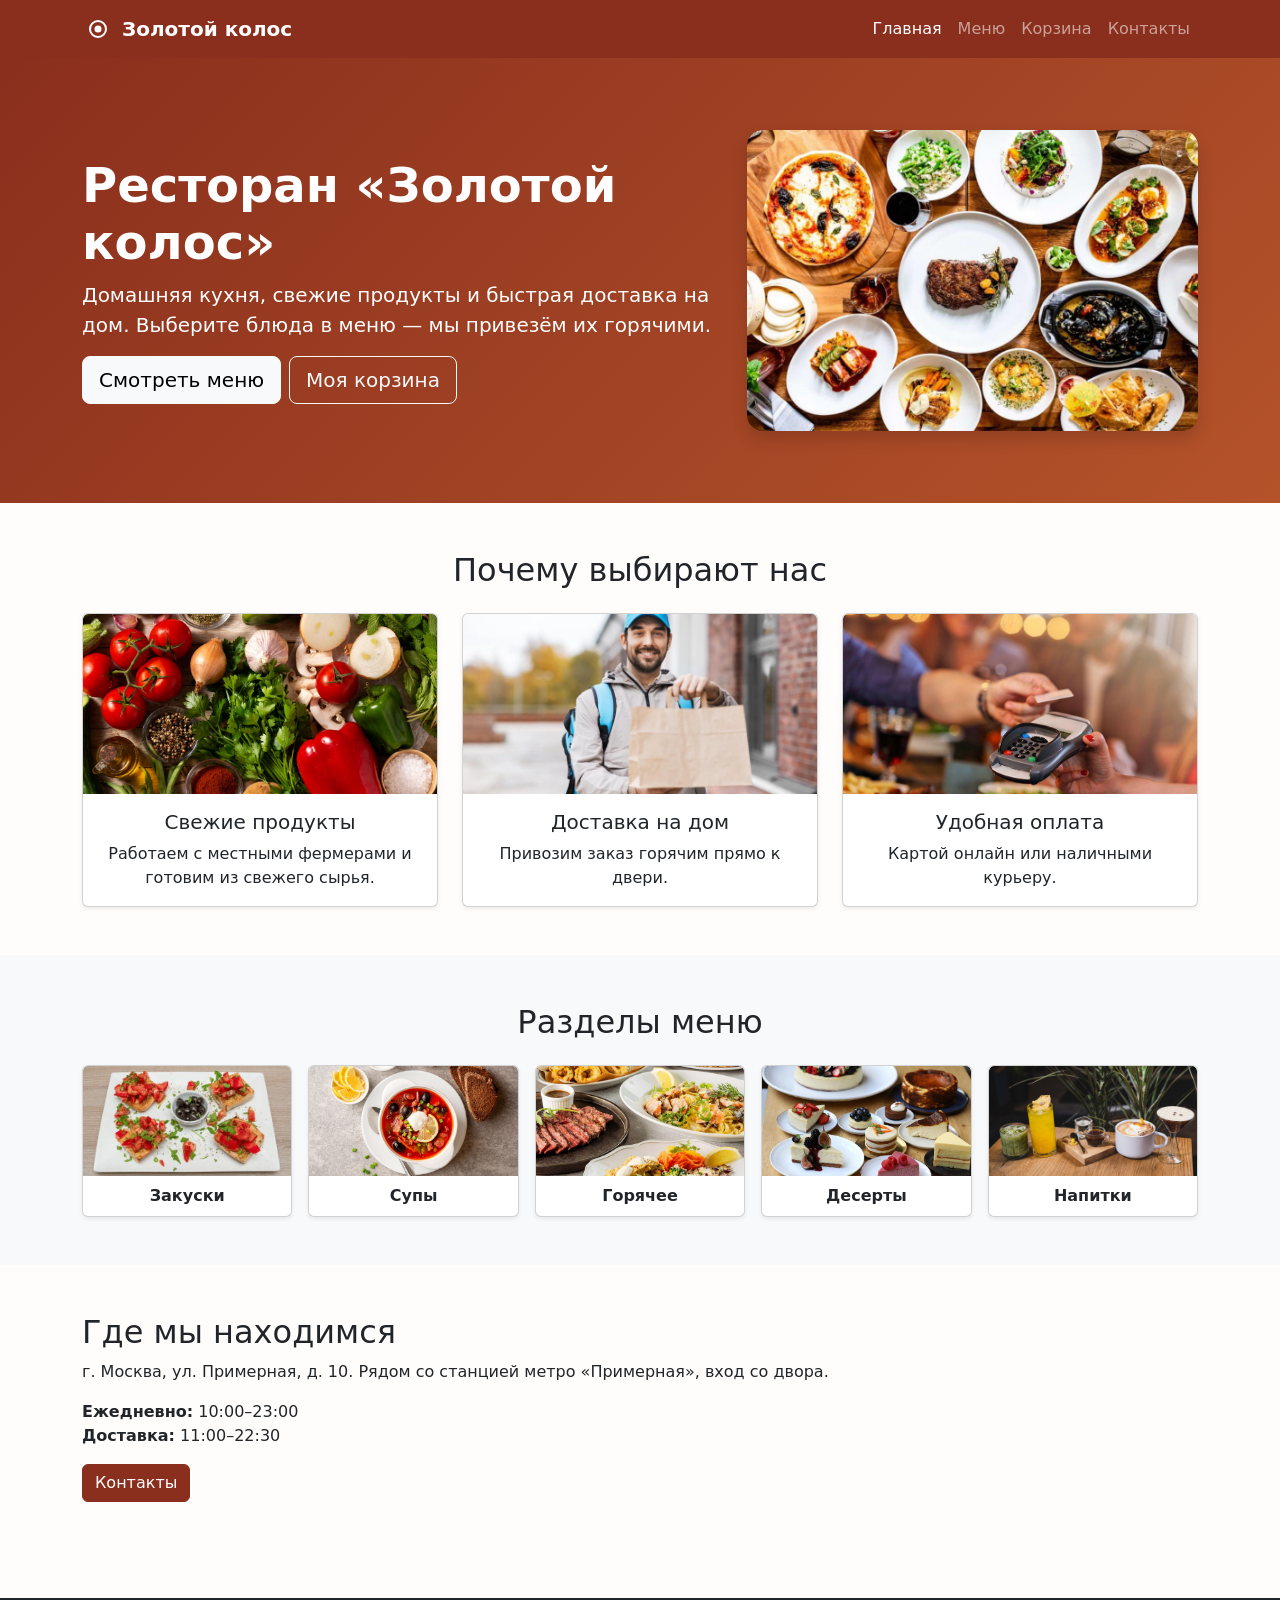
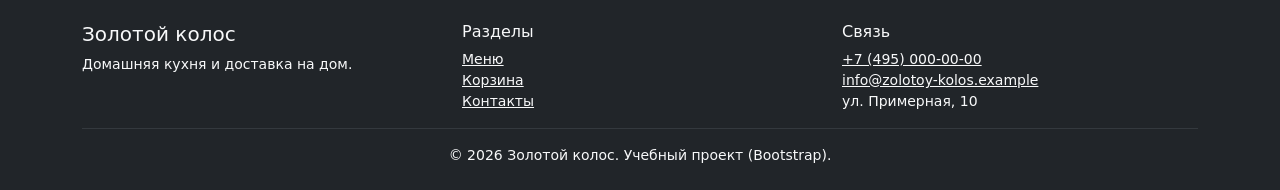
==== index.html @ 91b8bb5f "Transported to git Transported files into a git repository to utilize the github pages" ====
<!DOCTYPE html>
<html lang="ru">
<head>
  <meta charset="UTF-8">
  <meta name="viewport" content="width=device-width, initial-scale=1.0">
  <meta name="description" content="Главная — ресторан «Золотой колос»: меню и доставка на дом.">
  <title>Главная — Золотой колос</title>
  <link rel="icon" href="images/favicon.svg" type="image/svg+xml">
  <link href="https://cdn.jsdelivr.net/npm/bootstrap@5.3.3/dist/css/bootstrap.min.css" rel="stylesheet">
  <link rel="stylesheet" href="css/custom.css">
</head>
<body class="d-flex flex-column min-vh-100">
  <a class="visually-hidden-focusable position-absolute p-2 bg-white" href="#main">Перейти к основному содержимому</a>
  <header>
    <nav class="navbar navbar-expand-lg navbar-dark bg-brand sticky-top" aria-label="Основная навигация">
      <div class="container">
        <a class="navbar-brand fw-bold d-flex align-items-center gap-2" href="index.html"><img src="images/favicon.svg" alt="" width="32" height="32">Золотой колос</a>
        <button class="navbar-toggler" type="button" data-bs-toggle="collapse" data-bs-target="#mainNavbar"
                aria-controls="mainNavbar" aria-expanded="false" aria-label="Переключить навигацию">
          <span class="navbar-toggler-icon"></span>
        </button>
        <div class="collapse navbar-collapse" id="mainNavbar">
          <ul class="navbar-nav ms-auto mb-2 mb-lg-0">
          <li class="nav-item"><a class="nav-link active" aria-current="page" href="index.html">Главная</a></li>
          <li class="nav-item"><a class="nav-link" href="menu.html">Меню</a></li>
          <li class="nav-item"><a class="nav-link" href="cart.html">Корзина <span id="cartBadge" class="badge rounded-pill text-bg-light d-none" aria-label="товаров в корзине">0</span></a></li>
          <li class="nav-item"><a class="nav-link" href="contacts.html">Контакты</a></li>
          </ul>
        </div>
      </div>
    </nav>
  </header>

  <main id="main" class="flex-grow-1">
    <section class="hero text-white py-5">
      <div class="container py-lg-4">
        <div class="row align-items-center g-4">
          <div class="col-12 col-lg-7">
            <h1 class="display-5 fw-bold">Ресторан «Золотой колос»</h1>
            <p class="lead">Домашняя кухня, свежие продукты и быстрая доставка на дом. Выберите блюда в меню — мы привезём их горячими.</p>
            <div class="d-grid gap-2 d-sm-flex">
              <a class="btn btn-light btn-lg" href="menu.html">Смотреть меню</a>
              <a class="btn btn-outline-light btn-lg" href="cart.html">Моя корзина</a>
            </div>
          </div>
          <div class="col-12 col-lg-5"><img class="img-fluid rounded-4 shadow hero-img" src="images/hero.jpg" alt="Блюда ресторана «Золотой колос»" width="600" height="400"></div>
        </div>
      </div>
    </section>

    <section class="container my-5" aria-labelledby="why">
      <h2 id="why" class="text-center mb-4">Почему выбирают нас</h2>
      <div class="row g-4">
        <div class="col-12 col-md-4"><div class="card h-100 text-center shadow-sm overflow-hidden"><img class="card-img-top adv-img" src="images/advantage-fresh.jpg" alt="Свежие продукты" width="400" height="260"><div class="card-body"><h3 class="h5">Свежие продукты</h3><p class="mb-0">Работаем с местными фермерами и готовим из свежего сырья.</p></div></div></div>
        <div class="col-12 col-md-4"><div class="card h-100 text-center shadow-sm overflow-hidden"><img class="card-img-top adv-img" src="images/advantage-delivery.jpg" alt="Курьер с заказом" width="400" height="260"><div class="card-body"><h3 class="h5">Доставка на дом</h3><p class="mb-0">Привозим заказ горячим прямо к двери.</p></div></div></div>
        <div class="col-12 col-md-4"><div class="card h-100 text-center shadow-sm overflow-hidden"><img class="card-img-top adv-img" src="images/advantage-payment.jpg" alt="Оплата заказа" width="400" height="260"><div class="card-body"><h3 class="h5">Удобная оплата</h3><p class="mb-0">Картой онлайн или наличными курьеру.</p></div></div></div>
      </div>
    </section>

    <section class="bg-light py-5" aria-labelledby="cats">
      <div class="container">
        <h2 id="cats" class="text-center mb-4">Разделы меню</h2>
        <div class="row g-3">
          <div class="col-6 col-md-4 col-lg"><a class="card text-center text-decoration-none h-100 shadow-sm overflow-hidden" href="menu.html"><img class="card-img-top cat-img" src="images/cat-starters.jpg" alt="" width="400" height="260"><span class="fw-semibold p-2">Закуски</span></a></div>
          <div class="col-6 col-md-4 col-lg"><a class="card text-center text-decoration-none h-100 shadow-sm overflow-hidden" href="menu.html"><img class="card-img-top cat-img" src="images/cat-soups.jpg" alt="" width="400" height="260"><span class="fw-semibold p-2">Супы</span></a></div>
          <div class="col-6 col-md-4 col-lg"><a class="card text-center text-decoration-none h-100 shadow-sm overflow-hidden" href="menu.html"><img class="card-img-top cat-img" src="images/cat-main.jpg" alt="" width="400" height="260"><span class="fw-semibold p-2">Горячее</span></a></div>
          <div class="col-6 col-md-6 col-lg"><a class="card text-center text-decoration-none h-100 shadow-sm overflow-hidden" href="menu.html"><img class="card-img-top cat-img" src="images/cat-desserts.jpg" alt="" width="400" height="260"><span class="fw-semibold p-2">Десерты</span></a></div>
          <div class="col-12 col-md-6 col-lg"><a class="card text-center text-decoration-none h-100 shadow-sm overflow-hidden" href="menu.html"><img class="card-img-top cat-img" src="images/cat-drinks.jpg" alt="" width="400" height="260"><span class="fw-semibold p-2">Напитки</span></a></div>
        </div>
      </div>
    </section>

    <section class="container my-5" aria-labelledby="where">
      <div class="row g-4 align-items-center">
        <div class="col-12">
          <h2 id="where">Где мы находимся</h2>
          <p>г. Москва, ул. Примерная, д. 10. Рядом со станцией метро «Примерная», вход со двора.</p>
          <ul class="list-unstyled">
            <li><strong>Ежедневно:</strong> 10:00–23:00</li>
            <li><strong>Доставка:</strong> 11:00–22:30</li>
          </ul>
          <a class="btn btn-brand" href="contacts.html">Контакты</a>
        </div>
      </div>
    </section>
  </main>

  <footer class="bg-dark text-light py-4 mt-5">
    <div class="container">
      <div class="row g-4">
        <div class="col-12 col-md-4">
          <h2 class="h5">Золотой колос</h2>
          <p class="small mb-0">Домашняя кухня и доставка на дом.</p>
        </div>
        <div class="col-6 col-md-4">
          <h2 class="h6">Разделы</h2>
          <ul class="list-unstyled small mb-0">
            <li><a class="link-light" href="menu.html">Меню</a></li>
            <li><a class="link-light" href="cart.html">Корзина</a></li>
            <li><a class="link-light" href="contacts.html">Контакты</a></li>
          </ul>
        </div>
        <div class="col-6 col-md-4">
          <h2 class="h6">Связь</h2>
          <address class="small mb-0">
            <a class="link-light" href="tel:+74950000000">+7 (495) 000-00-00</a><br>
            <a class="link-light" href="mailto:info@zolotoy-kolos.example">info@zolotoy-kolos.example</a><br>
            ул. Примерная, 10
          </address>
        </div>
      </div>
      <hr class="border-secondary">
      <p class="small text-center mb-0">© 2026 Золотой колос. Учебный проект (Bootstrap).</p>
    </div>
  </footer>
  <div class="toast-container position-fixed bottom-0 end-0 p-3" id="toastBox"></div>

  <script src="https://cdn.jsdelivr.net/npm/bootstrap@5.3.3/dist/js/bootstrap.bundle.min.js"></script>
  <script src="js/dishes.js"></script>
  <script src="js/main.js"></script>
</body>
</html>
---- css/custom.css ----
/* Минимальные собственные правки поверх Bootstrap (подключается ПОСЛЕ bootstrap.min.css) */
:root {
  --brand: #8a2f1d;
  --brand-dark: #6b2214;
  --brand-soft: #fbeee9;
}

body { background-color: #fffdfb; }

/* Фирменный цвет */
.bg-brand { background-color: var(--brand); }
.btn-brand {
  --bs-btn-color: #fff;
  --bs-btn-bg: var(--brand);
  --bs-btn-border-color: var(--brand);
  --bs-btn-hover-color: #fff;
  --bs-btn-hover-bg: var(--brand-dark);
  --bs-btn-hover-border-color: var(--brand-dark);
  --bs-btn-active-color: #fff;
  --bs-btn-active-bg: var(--brand-dark);
  --bs-btn-active-border-color: var(--brand-dark);
  --bs-btn-focus-shadow-rgb: 138, 47, 29;
}
.btn-outline-brand {
  --bs-btn-color: var(--brand);
  --bs-btn-border-color: var(--brand);
  --bs-btn-hover-color: #fff;
  --bs-btn-hover-bg: var(--brand);
  --bs-btn-hover-border-color: var(--brand);
  --bs-btn-active-color: #fff;
  --bs-btn-active-bg: var(--brand-dark);
  --bs-btn-active-border-color: var(--brand-dark);
  --bs-btn-focus-shadow-rgb: 138, 47, 29;
}
a { color: var(--brand); }
a:hover { color: var(--brand-dark); }

/* Hero */
.hero { background: linear-gradient(135deg, var(--brand) 0%, #b4532a 100%); }
.hero-img { width: 100%; height: auto; aspect-ratio: 3 / 2; object-fit: cover; background: var(--brand-soft); }

/* Изображения: единый размер, не выходят за контейнер */
.dish-img { height: 180px; width: 100%; object-fit: cover; background: var(--brand-soft); }
.adv-img { height: 180px; width: 100%; object-fit: cover; background: var(--brand-soft); }
.cat-img { height: 110px; width: 100%; object-fit: cover; background: var(--brand-soft); }
.modal-img { max-height: 260px; object-fit: cover; background: var(--brand-soft); }
.cart-img { aspect-ratio: 1 / 1; object-fit: cover; background: var(--brand-soft); }
.empty-img { max-width: 240px; width: 60%; height: auto; }

.dish-card { transition: transform .15s ease, box-shadow .15s ease; }
.dish-card:hover { transform: translateY(-3px); box-shadow: var(--bs-box-shadow) !important; }

/* Видимый фокус для клавиатуры */
:focus-visible { outline: 3px solid #0d6efd; outline-offset: 2px; }

@media (prefers-reduced-motion: reduce) {
  .dish-card { transition: none; }
  html { scroll-behavior: auto; }
}
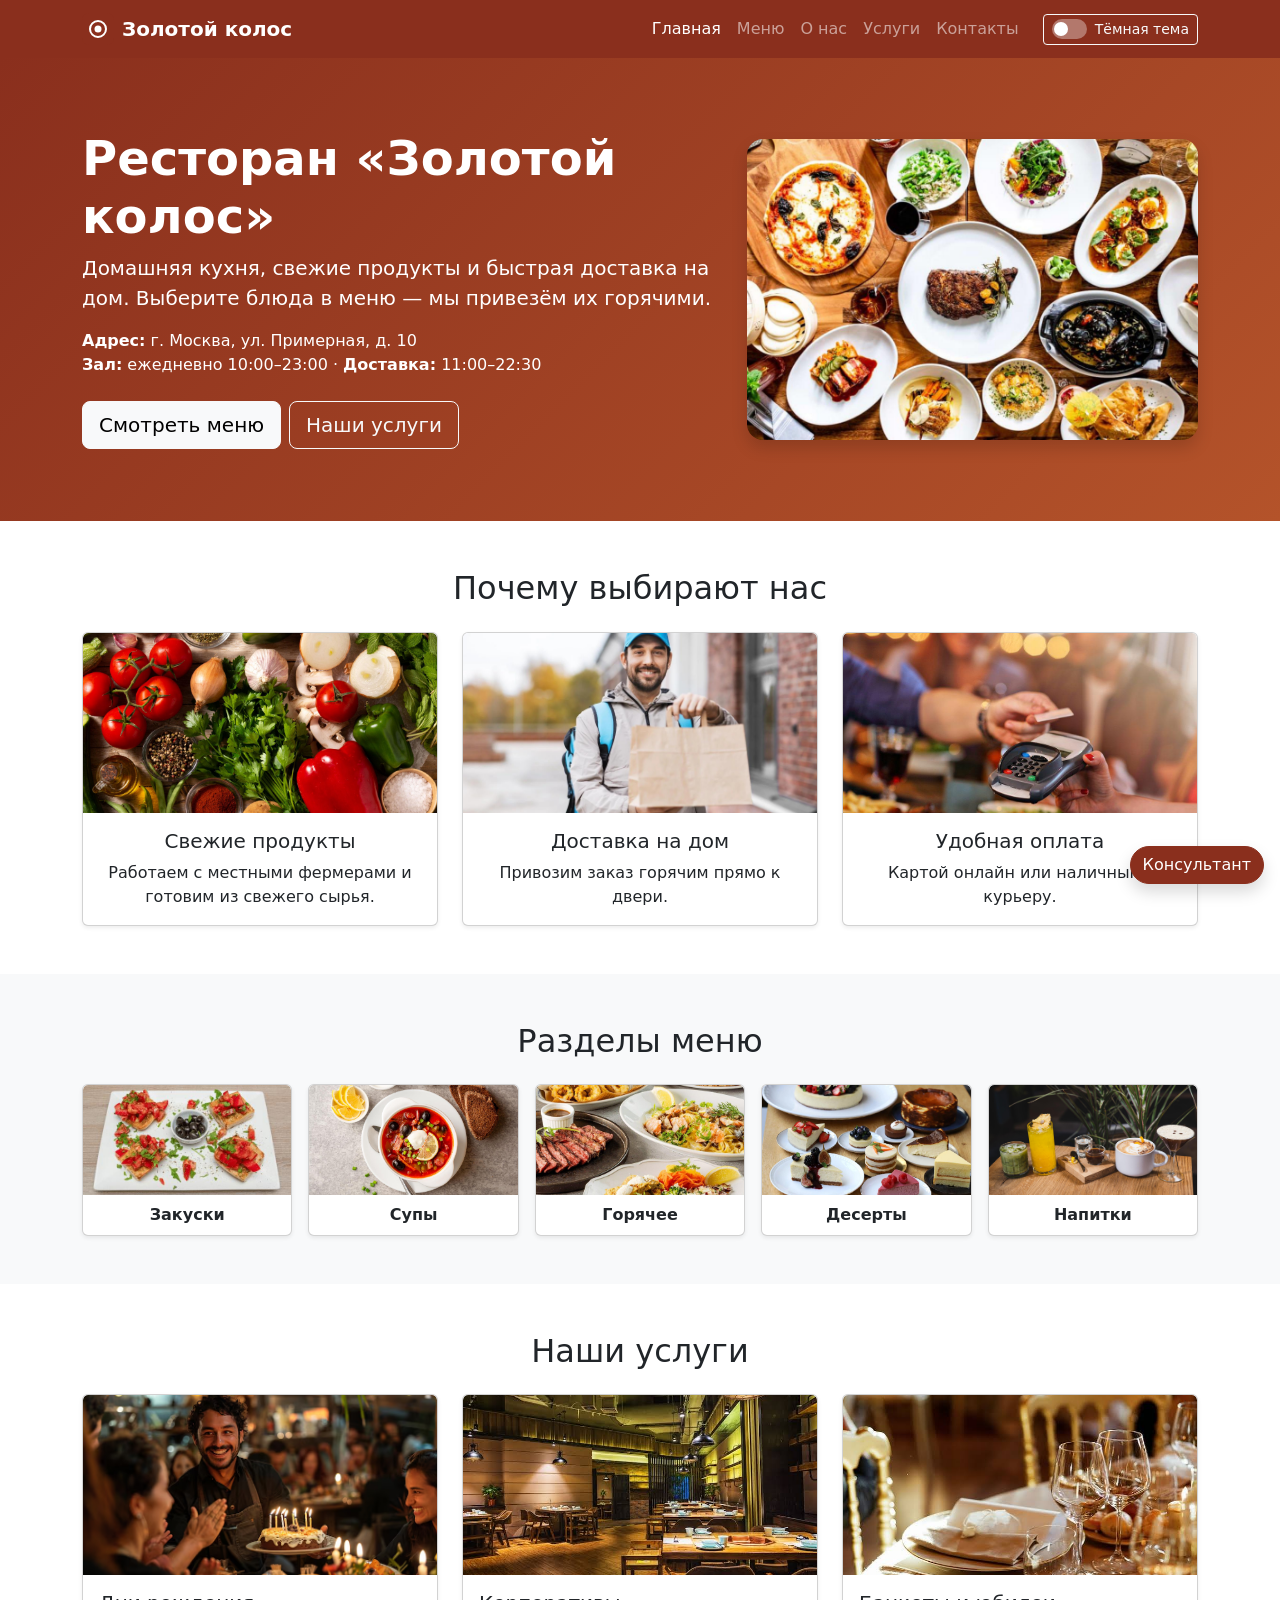
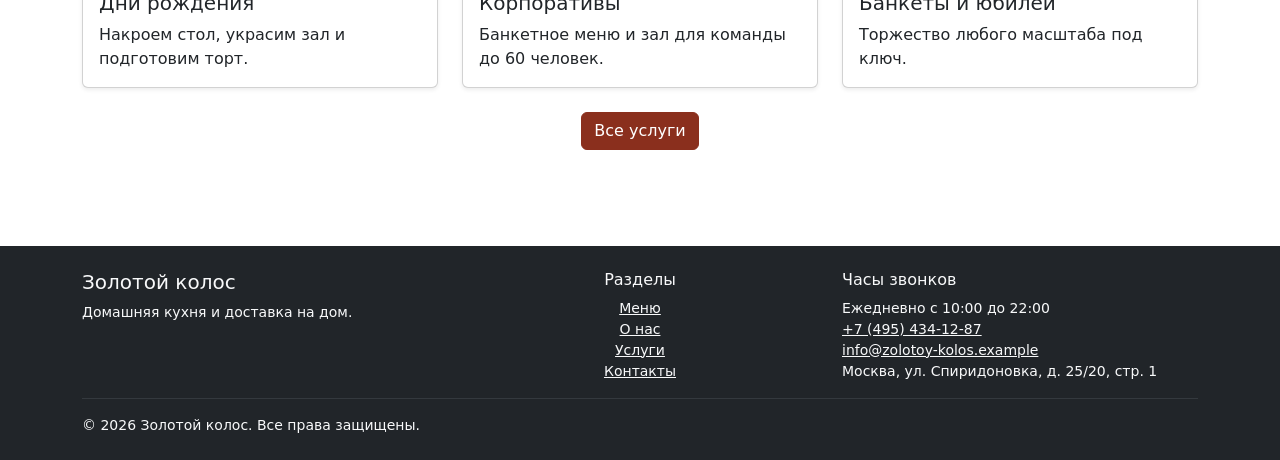
==== commit 7b013c9c: "Добавление Фич" ====
--- a/index.html
+++ b/index.html
@@ -6,6 +6,7 @@
   <meta name="description" content="Главная — ресторан «Золотой колос»: меню и доставка на дом.">
   <title>Главная — Золотой колос</title>
   <link rel="icon" href="images/favicon.svg" type="image/svg+xml">
+  <script>try{var t=localStorage.getItem("restaurant-theme");if(t)document.documentElement.setAttribute("data-bs-theme",t);}catch(e){}</script>
   <link href="https://cdn.jsdelivr.net/npm/bootstrap@5.3.3/dist/css/bootstrap.min.css" rel="stylesheet">
   <link rel="stylesheet" href="css/custom.css">
 </head>
@@ -20,27 +21,36 @@
           <span class="navbar-toggler-icon"></span>
         </button>
         <div class="collapse navbar-collapse" id="mainNavbar">
-          <ul class="navbar-nav ms-auto mb-2 mb-lg-0">
+          <ul class="navbar-nav ms-auto mb-2 mb-lg-0 align-items-lg-center">
           <li class="nav-item"><a class="nav-link active" aria-current="page" href="index.html">Главная</a></li>
           <li class="nav-item"><a class="nav-link" href="menu.html">Меню</a></li>
-          <li class="nav-item"><a class="nav-link" href="cart.html">Корзина <span id="cartBadge" class="badge rounded-pill text-bg-light d-none" aria-label="товаров в корзине">0</span></a></li>
+          <li class="nav-item"><a class="nav-link" href="about.html">О нас</a></li>
+          <li class="nav-item"><a class="nav-link" href="services.html">Услуги</a></li>
           <li class="nav-item"><a class="nav-link" href="contacts.html">Контакты</a></li>
           </ul>
+          <button type="button" class="btn btn-outline-light btn-sm ms-lg-3 mb-2 mb-lg-0 theme-toggle" id="themeToggle" aria-pressed="false">
+            <span class="theme-toggle__track" aria-hidden="true"><span class="theme-toggle__thumb"></span></span>
+            <span id="themeLabel">Тёмная тема</span>
+          </button>
         </div>
       </div>
     </nav>
   </header>
 
   <main id="main" class="flex-grow-1">
-    <section class="hero text-white py-5">
+    <section class="hero text-white py-5" aria-labelledby="heroTitle">
       <div class="container py-lg-4">
         <div class="row align-items-center g-4">
           <div class="col-12 col-lg-7">
-            <h1 class="display-5 fw-bold">Ресторан «Золотой колос»</h1>
+            <h1 class="display-5 fw-bold" id="heroTitle">Ресторан «Золотой колос»</h1>
             <p class="lead">Домашняя кухня, свежие продукты и быстрая доставка на дом. Выберите блюда в меню — мы привезём их горячими.</p>
+            <ul class="list-unstyled mb-4">
+              <li><strong>Адрес:</strong> г. Москва, ул. Примерная, д. 10</li>
+              <li><strong>Зал:</strong> ежедневно 10:00–23:00 · <strong>Доставка:</strong> 11:00–22:30</li>
+            </ul>
             <div class="d-grid gap-2 d-sm-flex">
               <a class="btn btn-light btn-lg" href="menu.html">Смотреть меню</a>
-              <a class="btn btn-outline-light btn-lg" href="cart.html">Моя корзина</a>
+              <a class="btn btn-outline-light btn-lg" href="services.html">Наши услуги</a>
             </div>
           </div>
           <div class="col-12 col-lg-5"><img class="img-fluid rounded-4 shadow hero-img" src="images/hero.jpg" alt="Блюда ресторана «Золотой колос»" width="600" height="400"></div>
@@ -57,7 +67,7 @@
       </div>
     </section>
 
-    <section class="bg-light py-5" aria-labelledby="cats">
+    <section class="bg-body-tertiary py-5" aria-labelledby="cats">
       <div class="container">
         <h2 id="cats" class="text-center mb-4">Разделы меню</h2>
         <div class="row g-3">
@@ -70,50 +80,69 @@
       </div>
     </section>
 
-    <section class="container my-5" aria-labelledby="where">
-      <div class="row g-4 align-items-center">
-        <div class="col-12">
-          <h2 id="where">Где мы находимся</h2>
-          <p>г. Москва, ул. Примерная, д. 10. Рядом со станцией метро «Примерная», вход со двора.</p>
-          <ul class="list-unstyled">
-            <li><strong>Ежедневно:</strong> 10:00–23:00</li>
-            <li><strong>Доставка:</strong> 11:00–22:30</li>
-          </ul>
-          <a class="btn btn-brand" href="contacts.html">Контакты</a>
-        </div>
+    <section class="container my-5" aria-labelledby="svc">
+      <h2 id="svc" class="text-center mb-4">Наши услуги</h2>
+      <div class="row g-4">
+        <div class="col-12 col-md-4"><div class="card h-100 shadow-sm overflow-hidden"><img class="card-img-top adv-img" src="images/service-birthday.jpg" alt="Праздничный стол на день рождения" width="400" height="260"><div class="card-body"><h3 class="h5">Дни рождения</h3><p class="mb-0">Накроем стол, украсим зал и подготовим торт.</p></div></div></div>
+        <div class="col-12 col-md-4"><div class="card h-100 shadow-sm overflow-hidden"><img class="card-img-top adv-img" src="images/service-corporate.jpg" alt="Корпоратив в зале ресторана" width="400" height="260"><div class="card-body"><h3 class="h5">Корпоративы</h3><p class="mb-0">Банкетное меню и зал для команды до 60 человек.</p></div></div></div>
+        <div class="col-12 col-md-4"><div class="card h-100 shadow-sm overflow-hidden"><img class="card-img-top adv-img" src="images/service-banquet.jpg" alt="Банкетный зал" width="400" height="260"><div class="card-body"><h3 class="h5">Банкеты и юбилеи</h3><p class="mb-0">Торжество любого масштаба под ключ.</p></div></div></div>
       </div>
+      <div class="text-center mt-4"><a class="btn btn-brand" href="services.html">Все услуги</a></div>
     </section>
   </main>
 
   <footer class="bg-dark text-light py-4 mt-5">
     <div class="container">
-      <div class="row g-4">
+      <div class="row g-4 justify-content-center">
         <div class="col-12 col-md-4">
           <h2 class="h5">Золотой колос</h2>
           <p class="small mb-0">Домашняя кухня и доставка на дом.</p>
         </div>
-        <div class="col-6 col-md-4">
-          <h2 class="h6">Разделы</h2>
-          <ul class="list-unstyled small mb-0">
+        <div class="col-12 col-md-4">
+          <h2 class="h6 text-center">Разделы</h2>
+          <ul class="list-unstyled small mb-0 text-center">
             <li><a class="link-light" href="menu.html">Меню</a></li>
-            <li><a class="link-light" href="cart.html">Корзина</a></li>
+            <li><a class="link-light" href="about.html">О нас</a></li>
+            <li><a class="link-light" href="services.html">Услуги</a></li>
             <li><a class="link-light" href="contacts.html">Контакты</a></li>
           </ul>
         </div>
-        <div class="col-6 col-md-4">
-          <h2 class="h6">Связь</h2>
+        <div class="col-12 col-md-4">
+          <h2 class="h6">Часы звонков</h2>
           <address class="small mb-0">
-            <a class="link-light" href="tel:+74950000000">+7 (495) 000-00-00</a><br>
+            Ежедневно с 10:00 до 22:00<br>
+            <a class="link-light" href="tel:+74954341287">+7 (495) 434-12-87</a><br>
             <a class="link-light" href="mailto:info@zolotoy-kolos.example">info@zolotoy-kolos.example</a><br>
-            ул. Примерная, 10
+            Москва, ул. Спиридоновка, д. 25/20, стр. 1
           </address>
         </div>
       </div>
       <hr class="border-secondary">
-      <p class="small text-center mb-0">© 2026 Золотой колос. Учебный проект (Bootstrap).</p>
+      <p class="small mb-0">© 2026 Золотой колос. Все права защищены.</p>
     </div>
   </footer>
-  <div class="toast-container position-fixed bottom-0 end-0 p-3" id="toastBox"></div>
+
+  <div class="toast-container position-fixed bottom-0 start-0 p-3" id="toastBox"></div>
+
+  <button type="button" class="btn btn-brand rounded-circle shadow to-top d-none" id="toTop" aria-label="Наверх">↑</button>
+
+  <div class="chat-widget">
+    <section class="card shadow chat-panel d-none" id="chatPanel" aria-labelledby="chatTitle">
+      <div class="card-header bg-brand text-white d-flex justify-content-between align-items-center">
+        <h2 class="h6 mb-0" id="chatTitle">Чат с консультантом</h2>
+        <button type="button" class="btn-close btn-close-white" id="chatClose" aria-label="Закрыть чат"></button>
+      </div>
+      <div class="card-body chat-body" id="chatBody" aria-live="polite">
+        <p class="chat-msg chat-msg--bot">Здравствуйте! Я консультант ресторана. Чем могу помочь?</p>
+      </div>
+      <form class="card-footer input-group" id="chatForm">
+        <label for="chatInput" class="visually-hidden">Сообщение</label>
+        <input type="text" class="form-control" id="chatInput" placeholder="Ваше сообщение" autocomplete="off">
+        <button class="btn btn-brand" type="submit">Отправить</button>
+      </form>
+    </section>
+    <button type="button" class="btn btn-brand rounded-pill shadow" id="chatToggle" aria-expanded="false" aria-controls="chatPanel">Консультант</button>
+  </div>
 
   <script src="https://cdn.jsdelivr.net/npm/bootstrap@5.3.3/dist/js/bootstrap.bundle.min.js"></script>
   <script src="js/dishes.js"></script>
--- a/css/custom.css
+++ b/css/custom.css
@@ -5,7 +5,6 @@
   --brand-soft: #fbeee9;
 }
 
-body { background-color: #fffdfb; }
 
 /* Фирменный цвет */
 .bg-brand { background-color: var(--brand); }
@@ -32,8 +31,6 @@
   --bs-btn-active-border-color: var(--brand-dark);
   --bs-btn-focus-shadow-rgb: 138, 47, 29;
 }
-a { color: var(--brand); }
-a:hover { color: var(--brand-dark); }
 
 /* Hero */
 .hero { background: linear-gradient(135deg, var(--brand) 0%, #b4532a 100%); }
@@ -57,3 +54,40 @@
   .dish-card { transition: none; }
   html { scroll-behavior: auto; }
 }
+
+/* ===== Тема: светлая/тёмная (Bootstrap data-bs-theme) ===== */
+:root, [data-bs-theme="light"] { --brand-link: #8a2f1d; --brand-soft: #fbeee9; }
+[data-bs-theme="dark"] { --brand-link: #f0a58f; --brand-soft: #2d2420; }
+body { background-color: var(--bs-body-bg); }
+a { color: var(--brand-link); }
+a:hover { color: var(--brand-link); filter: brightness(1.15); }
+.text-brand { color: var(--brand-link); }
+[data-bs-theme="dark"] .btn-outline-brand { --bs-btn-color: #f0a58f; --bs-btn-border-color: #f0a58f; --bs-btn-hover-color: #1a1a1a; --bs-btn-hover-bg: #f0a58f; --bs-btn-hover-border-color: #f0a58f; }
+body, .card, .bg-body-tertiary, .form-control, .form-select, .accordion-button, .modal-content, .list-group-item {
+  transition: background-color .4s ease, color .4s ease, border-color .4s ease;
+}
+
+/* Переключатель темы */
+.theme-toggle { display: inline-flex; align-items: center; gap: .5rem; }
+.theme-toggle__track { position: relative; width: 2.2rem; height: 1.2rem; border-radius: 1rem; background: rgba(255,255,255,.35); }
+.theme-toggle__thumb { position: absolute; top: .15rem; left: .15rem; width: .9rem; height: .9rem; border-radius: 50%; background: #fff; transition: transform .4s ease; }
+[data-bs-theme="dark"] .theme-toggle__thumb { transform: translateX(1rem); }
+
+/* Избранное */
+.btn-fav { --bs-btn-color: var(--brand-link); --bs-btn-border-color: var(--bs-border-color); --bs-btn-hover-bg: var(--brand-soft); --bs-btn-hover-border-color: var(--brand-link); --bs-btn-hover-color: var(--brand-link); font-size: 1.1rem; line-height: 1; }
+.btn-fav.active { --bs-btn-color: #bf5281; --bs-btn-border-color: #79132e; }
+.btn-fav.active {
+    color: #ff69b4;
+    border-color: #ff69b4;
+}
+/* Страницы About / Services */
+.about-img { width: 100%; height: 260px; object-fit: cover; background: var(--brand-soft); }
+
+/* Кнопка «Наверх» и чат */
+.to-top { position: fixed; right: 1rem; bottom: 4.5rem; width: 2.75rem; height: 2.75rem; z-index: 1030; }
+.chat-widget { position: fixed; right: 1rem; bottom: 1rem; z-index: 1040; display: flex; flex-direction: column; align-items: flex-end; gap: .5rem; }
+.chat-panel { width: min(320px, calc(100vw - 2rem)); }
+.chat-body { height: 220px; overflow-y: auto; display: flex; flex-direction: column; gap: .5rem; }
+.chat-msg { max-width: 85%; padding: .4rem .7rem; border-radius: .75rem; margin: 0; font-size: .9rem; }
+.chat-msg--bot { background: var(--bs-secondary-bg); align-self: flex-start; }
+.chat-msg--user { background: var(--brand); color: #fff; align-self: flex-end; }
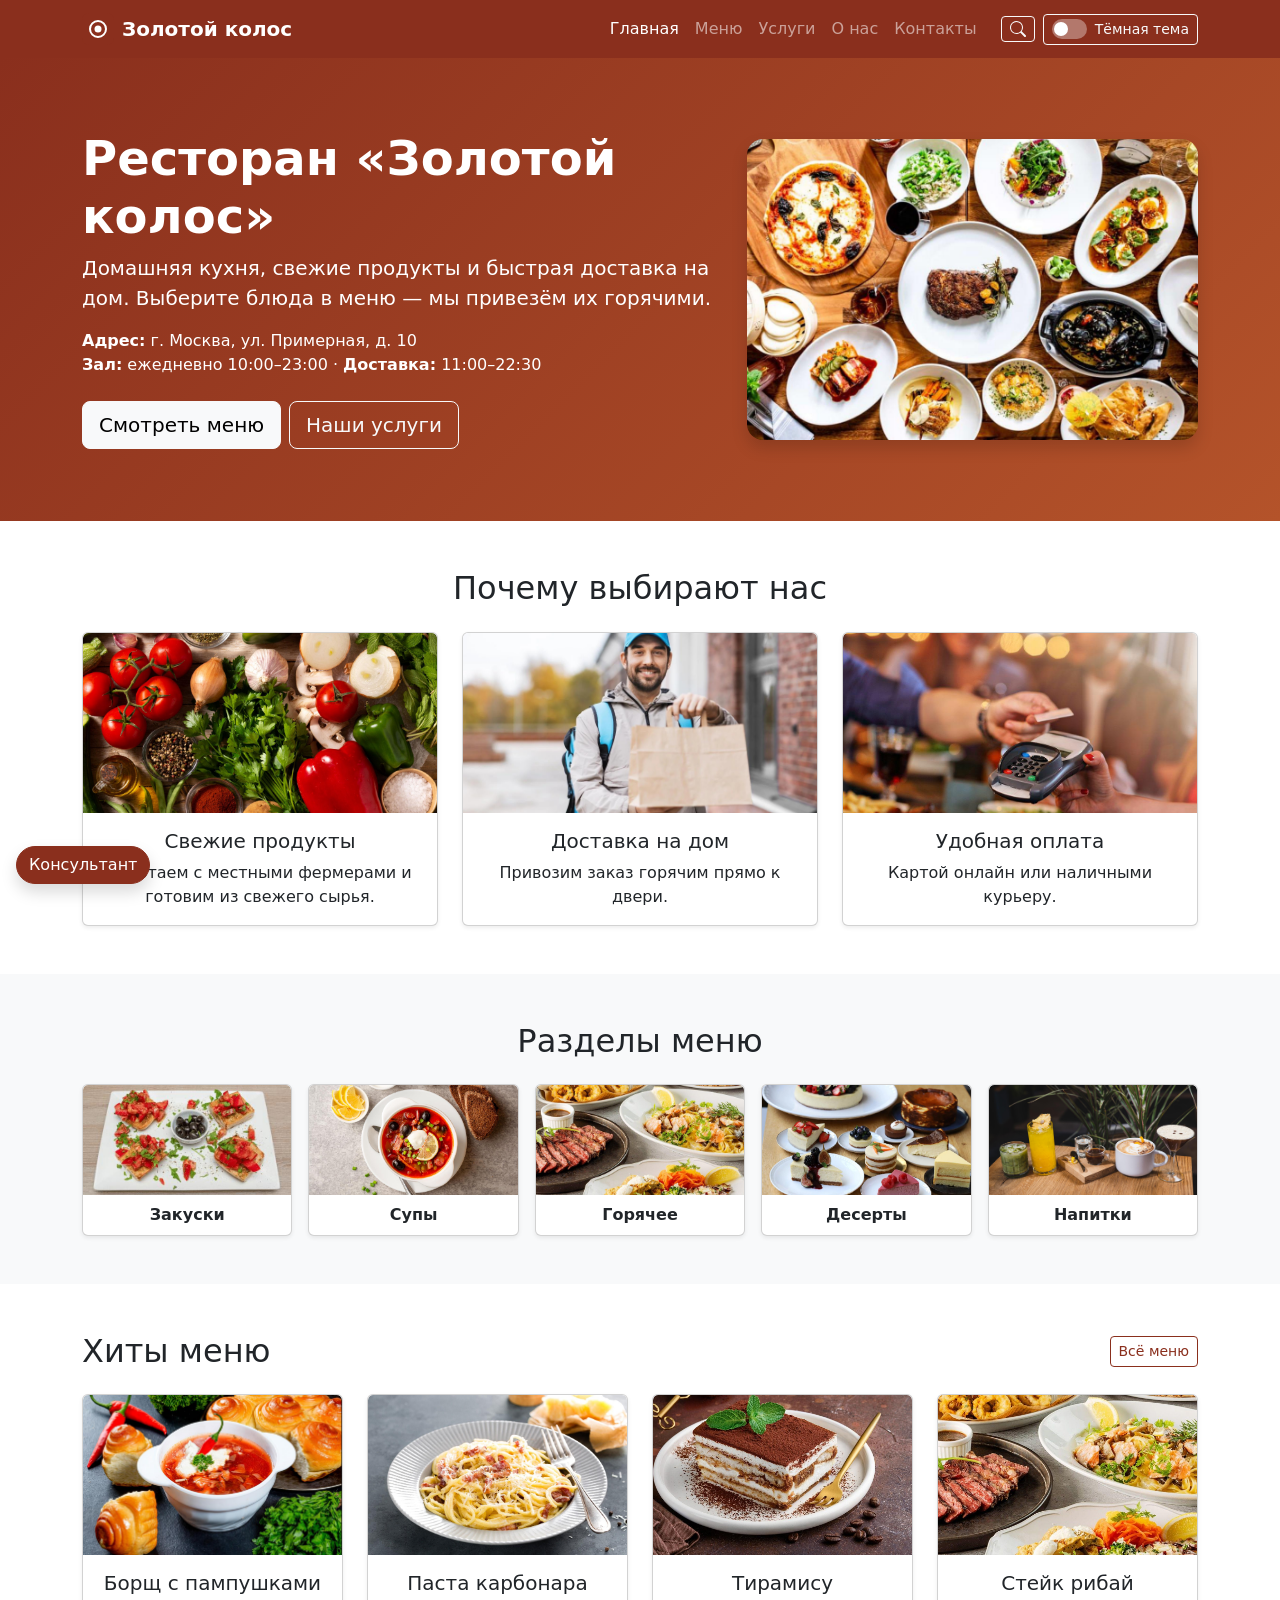
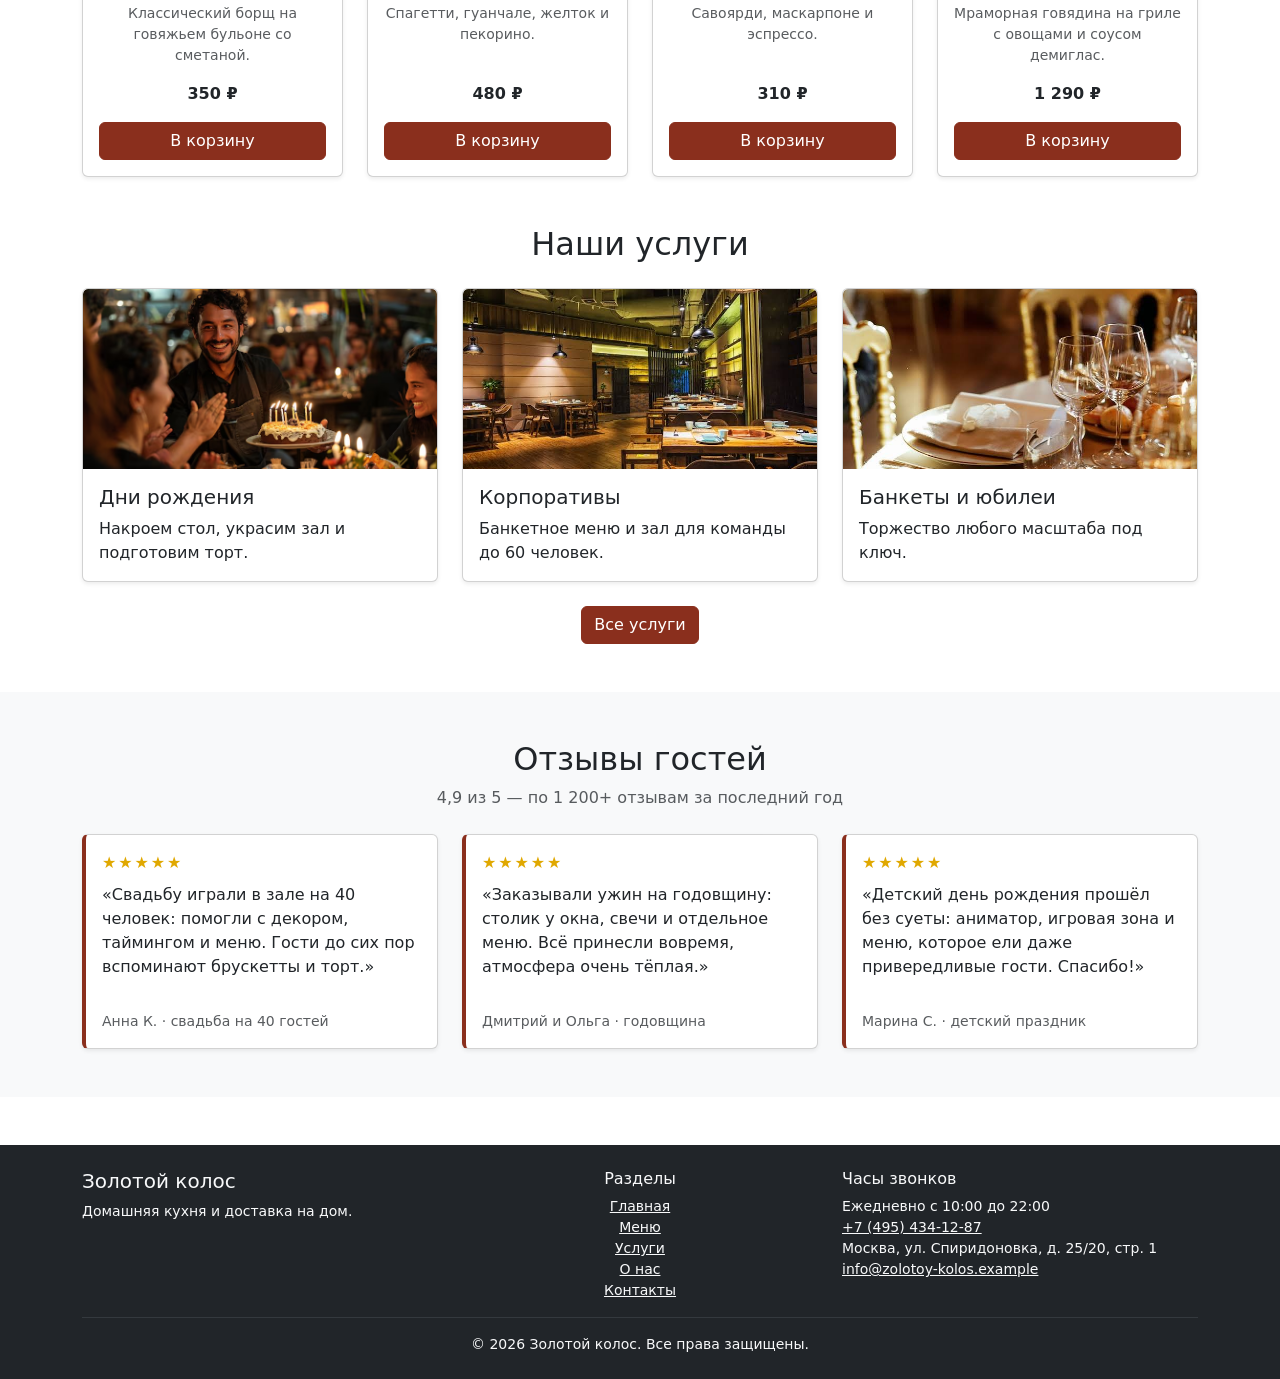
==== commit fe1cdcd6: "kr3 fixxes" ====
--- a/index.html
+++ b/index.html
@@ -6,7 +6,7 @@
   <meta name="description" content="Главная — ресторан «Золотой колос»: меню и доставка на дом.">
   <title>Главная — Золотой колос</title>
   <link rel="icon" href="images/favicon.svg" type="image/svg+xml">
-  <script>try{var t=localStorage.getItem("restaurant-theme");if(t)document.documentElement.setAttribute("data-bs-theme",t);}catch(e){}</script>
+  <script src="js/theme.js"></script>
   <link href="https://cdn.jsdelivr.net/npm/bootstrap@5.3.3/dist/css/bootstrap.min.css" rel="stylesheet">
   <link rel="stylesheet" href="css/custom.css">
 </head>
@@ -24,11 +24,14 @@
           <ul class="navbar-nav ms-auto mb-2 mb-lg-0 align-items-lg-center">
           <li class="nav-item"><a class="nav-link active" aria-current="page" href="index.html">Главная</a></li>
           <li class="nav-item"><a class="nav-link" href="menu.html">Меню</a></li>
+          <li class="nav-item"><a class="nav-link" href="services.html">Услуги</a></li>
           <li class="nav-item"><a class="nav-link" href="about.html">О нас</a></li>
-          <li class="nav-item"><a class="nav-link" href="services.html">Услуги</a></li>
           <li class="nav-item"><a class="nav-link" href="contacts.html">Контакты</a></li>
           </ul>
-          <button type="button" class="btn btn-outline-light btn-sm ms-lg-3 mb-2 mb-lg-0 theme-toggle" id="themeToggle" aria-pressed="false">
+          <a class="btn btn-outline-light btn-sm ms-lg-3 mb-2 mb-lg-0 d-inline-flex align-items-center" href="search.html" aria-label="Поиск по сайту" title="Поиск по сайту">
+            <svg xmlns="http://www.w3.org/2000/svg" width="16" height="16" fill="currentColor" viewBox="0 0 16 16" aria-hidden="true"><path d="M11.742 10.344a6.5 6.5 0 1 0-1.397 1.398h-.001q.044.06.098.115l3.85 3.85a1 1 0 0 0 1.415-1.414l-3.85-3.85a1 1 0 0 0-.115-.1zM12 6.5a5.5 5.5 0 1 1-11 0 5.5 5.5 0 0 1 11 0"/></svg>
+          </a>
+          <button type="button" class="btn btn-outline-light btn-sm ms-lg-2 mb-2 mb-lg-0 theme-toggle" id="themeToggle" aria-pressed="false">
             <span class="theme-toggle__track" aria-hidden="true"><span class="theme-toggle__thumb"></span></span>
             <span id="themeLabel">Тёмная тема</span>
           </button>
@@ -80,6 +83,14 @@
       </div>
     </section>
 
+    <section class="container my-5" aria-labelledby="hits">
+      <div class="d-flex flex-wrap justify-content-between align-items-center gap-2 mb-4">
+        <h2 id="hits" class="mb-0">Хиты меню</h2>
+        <a class="btn btn-outline-brand btn-sm" href="menu.html">Всё меню</a>
+      </div>
+      <div class="row g-4" id="homeHits"></div>
+    </section>
+
     <section class="container my-5" aria-labelledby="svc">
       <h2 id="svc" class="text-center mb-4">Наши услуги</h2>
       <div class="row g-4">
@@ -88,6 +99,42 @@
         <div class="col-12 col-md-4"><div class="card h-100 shadow-sm overflow-hidden"><img class="card-img-top adv-img" src="images/service-banquet.jpg" alt="Банкетный зал" width="400" height="260"><div class="card-body"><h3 class="h5">Банкеты и юбилеи</h3><p class="mb-0">Торжество любого масштаба под ключ.</p></div></div></div>
       </div>
       <div class="text-center mt-4"><a class="btn btn-brand" href="services.html">Все услуги</a></div>
+    </section>
+
+    <section class="bg-body-tertiary py-5" aria-labelledby="reviews">
+      <div class="container">
+        <h2 id="reviews" class="text-center mb-2">Отзывы гостей</h2>
+        <p class="text-center text-body-secondary mb-4">4,9 из 5 — по 1 200+ отзывам за последний год</p>
+        <div class="row g-4">
+          <div class="col-12 col-md-4">
+            <figure class="card h-100 shadow-sm review-card">
+              <div class="card-body d-flex flex-column">
+                <p class="review-stars mb-2" aria-label="Оценка 5 из 5">★★★★★</p>
+                <blockquote class="mb-3 flex-grow-1"><p class="mb-0">«Свадьбу играли в зале на 40 человек: помогли с декором, таймингом и меню. Гости до сих пор вспоминают брускетты и торт.»</p></blockquote>
+                <figcaption class="small text-body-secondary">Анна К. · свадьба на 40 гостей</figcaption>
+              </div>
+            </figure>
+          </div>
+          <div class="col-12 col-md-4">
+            <figure class="card h-100 shadow-sm review-card">
+              <div class="card-body d-flex flex-column">
+                <p class="review-stars mb-2" aria-label="Оценка 5 из 5">★★★★★</p>
+                <blockquote class="mb-3 flex-grow-1"><p class="mb-0">«Заказывали ужин на годовщину: столик у окна, свечи и отдельное меню. Всё принесли вовремя, атмосфера очень тёплая.»</p></blockquote>
+                <figcaption class="small text-body-secondary">Дмитрий и Ольга · годовщина</figcaption>
+              </div>
+            </figure>
+          </div>
+          <div class="col-12 col-md-4">
+            <figure class="card h-100 shadow-sm review-card">
+              <div class="card-body d-flex flex-column">
+                <p class="review-stars mb-2" aria-label="Оценка 5 из 5">★★★★★</p>
+                <blockquote class="mb-3 flex-grow-1"><p class="mb-0">«Детский день рождения прошёл без суеты: аниматор, игровая зона и меню, которое ели даже привередливые гости. Спасибо!»</p></blockquote>
+                <figcaption class="small text-body-secondary">Марина С. · детский праздник</figcaption>
+              </div>
+            </figure>
+          </div>
+        </div>
+      </div>
     </section>
   </main>
 
@@ -101,9 +148,10 @@
         <div class="col-12 col-md-4">
           <h2 class="h6 text-center">Разделы</h2>
           <ul class="list-unstyled small mb-0 text-center">
+            <li><a class="link-light" href="index.html">Главная</a></li>
             <li><a class="link-light" href="menu.html">Меню</a></li>
+            <li><a class="link-light" href="services.html">Услуги</a></li>
             <li><a class="link-light" href="about.html">О нас</a></li>
-            <li><a class="link-light" href="services.html">Услуги</a></li>
             <li><a class="link-light" href="contacts.html">Контакты</a></li>
           </ul>
         </div>
@@ -112,13 +160,13 @@
           <address class="small mb-0">
             Ежедневно с 10:00 до 22:00<br>
             <a class="link-light" href="tel:+74954341287">+7 (495) 434-12-87</a><br>
-            <a class="link-light" href="mailto:info@zolotoy-kolos.example">info@zolotoy-kolos.example</a><br>
-            Москва, ул. Спиридоновка, д. 25/20, стр. 1
+            Москва, ул. Спиридоновка, д. 25/20, стр. 1<br>
+            <a class="link-light" href="mailto:info@zolotoy-kolos.example">info@zolotoy-kolos.example</a>
           </address>
         </div>
       </div>
       <hr class="border-secondary">
-      <p class="small mb-0">© 2026 Золотой колос. Все права защищены.</p>
+      <p class="small mb-0 text-center">© 2026 Золотой колос. Все права защищены.</p>
     </div>
   </footer>
 
--- a/css/custom.css
+++ b/css/custom.css
@@ -53,6 +53,9 @@
 @media (prefers-reduced-motion: reduce) {
   .dish-card { transition: none; }
   html { scroll-behavior: auto; }
+  .theme-toggle__thumb { transition: none; }
+  ::view-transition-old(root),
+  ::view-transition-new(root) { animation: none !important; }
 }
 
 /* ===== Тема: светлая/тёмная (Bootstrap data-bs-theme) ===== */
@@ -64,13 +67,24 @@
 .text-brand { color: var(--brand-link); }
 [data-bs-theme="dark"] .btn-outline-brand { --bs-btn-color: #f0a58f; --bs-btn-border-color: #f0a58f; --bs-btn-hover-color: #1a1a1a; --bs-btn-hover-bg: #f0a58f; --bs-btn-hover-border-color: #f0a58f; }
 body, .card, .bg-body-tertiary, .form-control, .form-select, .accordion-button, .modal-content, .list-group-item {
-  transition: background-color .4s ease, color .4s ease, border-color .4s ease;
+  transition: background-color 1s ease, color 1s ease, border-color 1s ease;
+}
+
+/* Волновой переход темы: круговая волна от кнопки переключателя (View Transitions API) */
+::view-transition-old(root),
+::view-transition-new(root) { animation: none; mix-blend-mode: normal; }
+::view-transition-new(root) {
+  animation: theme-wave 1.15s cubic-bezier(.4, 0, .2, 1) both;
+}
+@keyframes theme-wave {
+  from { clip-path: circle(0 at var(--theme-wave-x, 50%) var(--theme-wave-y, 50%)); }
+  to { clip-path: circle(var(--theme-wave-r, 150vmax) at var(--theme-wave-x, 50%) var(--theme-wave-y, 50%)); }
 }
 
 /* Переключатель темы */
 .theme-toggle { display: inline-flex; align-items: center; gap: .5rem; }
 .theme-toggle__track { position: relative; width: 2.2rem; height: 1.2rem; border-radius: 1rem; background: rgba(255,255,255,.35); }
-.theme-toggle__thumb { position: absolute; top: .15rem; left: .15rem; width: .9rem; height: .9rem; border-radius: 50%; background: #fff; transition: transform .4s ease; }
+.theme-toggle__thumb { position: absolute; top: .15rem; left: .15rem; width: .9rem; height: .9rem; border-radius: 50%; background: #fff; transition: transform .9s cubic-bezier(.4, 0, .2, 1); }
 [data-bs-theme="dark"] .theme-toggle__thumb { transform: translateX(1rem); }
 
 /* Избранное */
@@ -85,9 +99,37 @@
 
 /* Кнопка «Наверх» и чат */
 .to-top { position: fixed; right: 1rem; bottom: 4.5rem; width: 2.75rem; height: 2.75rem; z-index: 1030; }
-.chat-widget { position: fixed; right: 1rem; bottom: 1rem; z-index: 1040; display: flex; flex-direction: column; align-items: flex-end; gap: .5rem; }
+.chat-widget { position: fixed; left: 1rem; bottom: 1rem; z-index: 1040; display: flex; flex-direction: column; align-items: flex-start; gap: .5rem; }
 .chat-panel { width: min(320px, calc(100vw - 2rem)); }
 .chat-body { height: 220px; overflow-y: auto; display: flex; flex-direction: column; gap: .5rem; }
 .chat-msg { max-width: 85%; padding: .4rem .7rem; border-radius: .75rem; margin: 0; font-size: .9rem; }
 .chat-msg--bot { background: var(--bs-secondary-bg); align-self: flex-start; }
 .chat-msg--user { background: var(--brand); color: #fff; align-self: flex-end; }
+
+/* Главная: хиты меню и отзывы */
+.home-hit .dish-img { height: 160px; }
+.review-stars { color: #e0a800; letter-spacing: .12em; }
+.review-card { border-left: .25rem solid var(--brand); }
+
+/* Услуги: якоря карточек из глобального поиска */
+#serviceGrid [id] { scroll-margin-top: 5.5rem; }
+
+/* О нас: ценности и хронология */
+.value-card { border-top: .25rem solid var(--brand); }
+.timeline { position: relative; padding-left: 1.75rem; }
+.timeline::before {
+  content: ""; position: absolute; left: .45rem; top: .35rem; bottom: .35rem;
+  width: 2px; background: var(--bs-border-color);
+}
+.timeline-item { position: relative; padding-bottom: 1.35rem; }
+.timeline-item:last-child { padding-bottom: 0; }
+.timeline-item::before {
+  content: ""; position: absolute; left: -1.56rem; top: .35rem;
+  width: .8rem; height: .8rem; border-radius: 50%;
+  background: var(--brand); box-shadow: 0 0 0 3px var(--brand-soft);
+}
+.timeline-year { font-weight: 700; color: var(--brand-link); }
+
+/* Глобальный поиск */
+.search-group + .search-group { margin-top: 1.75rem; }
+.search-hit mark { padding: 0 .1em; border-radius: .2em; }
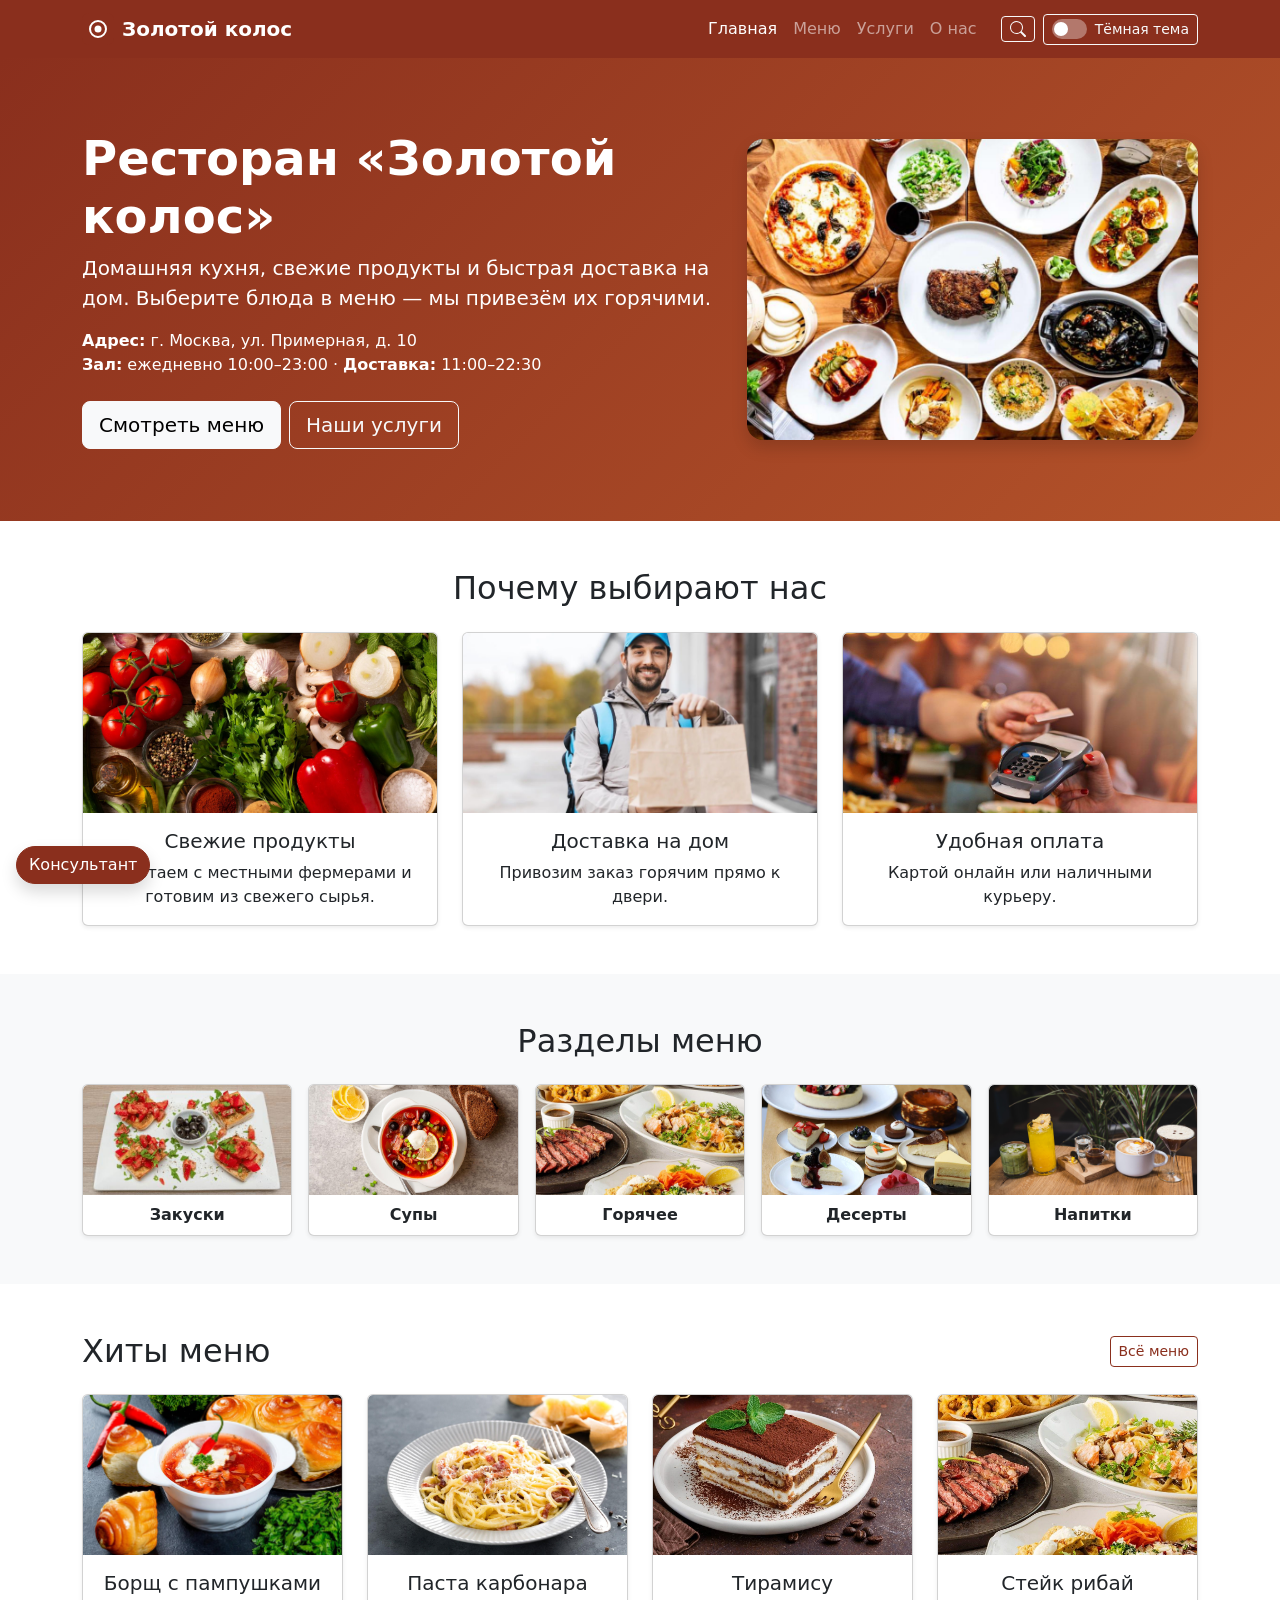
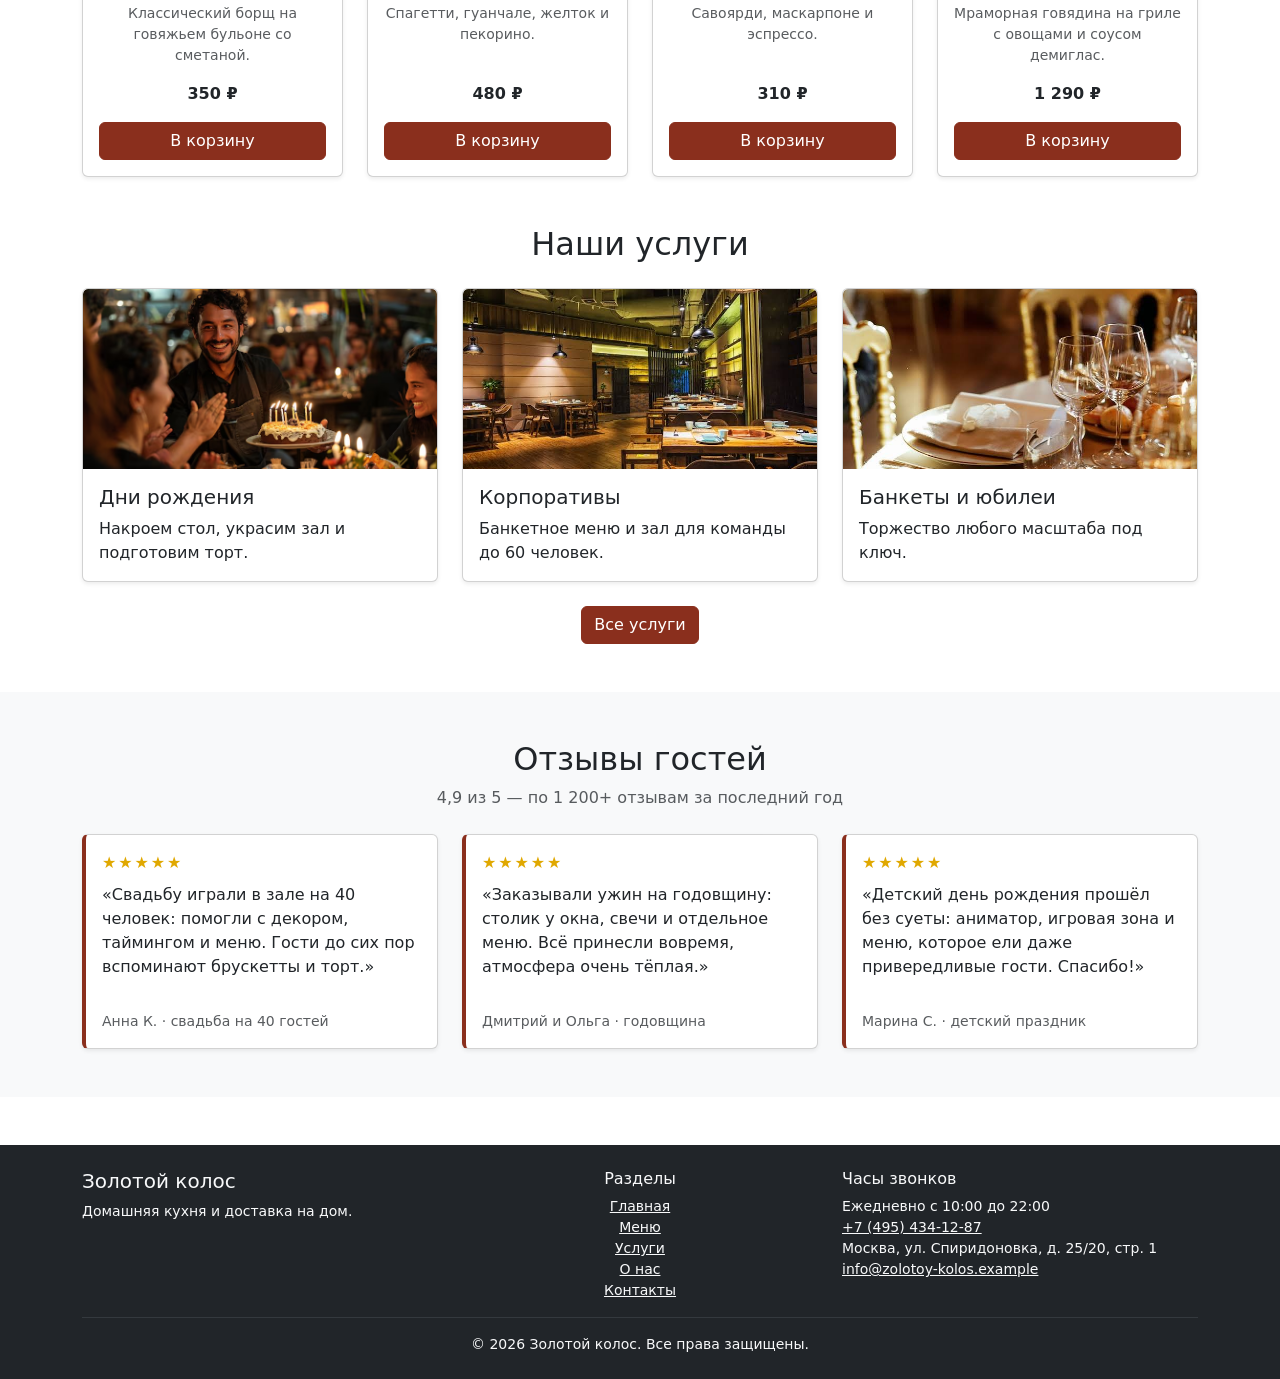
==== commit 8dc3945f: "removed contacts from footer" ====
--- a/index.html
+++ b/index.html
@@ -26,7 +26,6 @@
           <li class="nav-item"><a class="nav-link" href="menu.html">Меню</a></li>
           <li class="nav-item"><a class="nav-link" href="services.html">Услуги</a></li>
           <li class="nav-item"><a class="nav-link" href="about.html">О нас</a></li>
-          <li class="nav-item"><a class="nav-link" href="contacts.html">Контакты</a></li>
           </ul>
           <a class="btn btn-outline-light btn-sm ms-lg-3 mb-2 mb-lg-0 d-inline-flex align-items-center" href="search.html" aria-label="Поиск по сайту" title="Поиск по сайту">
             <svg xmlns="http://www.w3.org/2000/svg" width="16" height="16" fill="currentColor" viewBox="0 0 16 16" aria-hidden="true"><path d="M11.742 10.344a6.5 6.5 0 1 0-1.397 1.398h-.001q.044.06.098.115l3.85 3.85a1 1 0 0 0 1.415-1.414l-3.85-3.85a1 1 0 0 0-.115-.1zM12 6.5a5.5 5.5 0 1 1-11 0 5.5 5.5 0 0 1 11 0"/></svg>
@@ -172,7 +171,7 @@
 
   <div class="toast-container position-fixed bottom-0 start-0 p-3" id="toastBox"></div>
 
-  <button type="button" class="btn btn-brand rounded-circle shadow to-top d-none" id="toTop" aria-label="Наверх">↑</button>
+  <button type="button" class="btn btn-brand rounded-circle shadow to-top d-none" id="toTop" aria-label="Наверх">^</button>
 
   <div class="chat-widget">
     <section class="card shadow chat-panel d-none" id="chatPanel" aria-labelledby="chatTitle">
--- a/css/custom.css
+++ b/css/custom.css
@@ -133,3 +133,45 @@
 /* Глобальный поиск */
 .search-group + .search-group { margin-top: 1.75rem; }
 .search-hit mark { padding: 0 .1em; border-radius: .2em; }
+
+/* Кнопка «Наверх» */
+.to-top {
+    position: fixed;
+    right: 1rem;
+    bottom: 4.5rem;
+    width: 2.75rem;
+    height: 2.75rem;
+    z-index: 1030;
+
+    display: flex;
+    align-items: center;
+    justify-content: center;
+
+    font-size: 1.5rem;
+    font-weight: bold;
+
+    border: none;
+    border-radius: 50%;
+    box-shadow: 0 4px 12px rgba(0, 0, 0, 0.25);
+
+    transition: transform 0.2s ease, box-shadow 0.2s ease;
+}
+
+/* Наведение */
+.to-top:hover {
+    transform: translateY(-4px);
+    box-shadow: 0 6px 16px rgba(0, 0, 0, 0.3);
+}
+
+/* Нажатие */
+.to-top:active {
+    transform: translateY(0) scale(0.95);
+}
+
+/* Убираем анимацию для пользователей,
+   предпочитающих уменьшенное движение */
+@media (prefers-reduced-motion: reduce) {
+    .to-top {
+        transition: none;
+    }
+}
